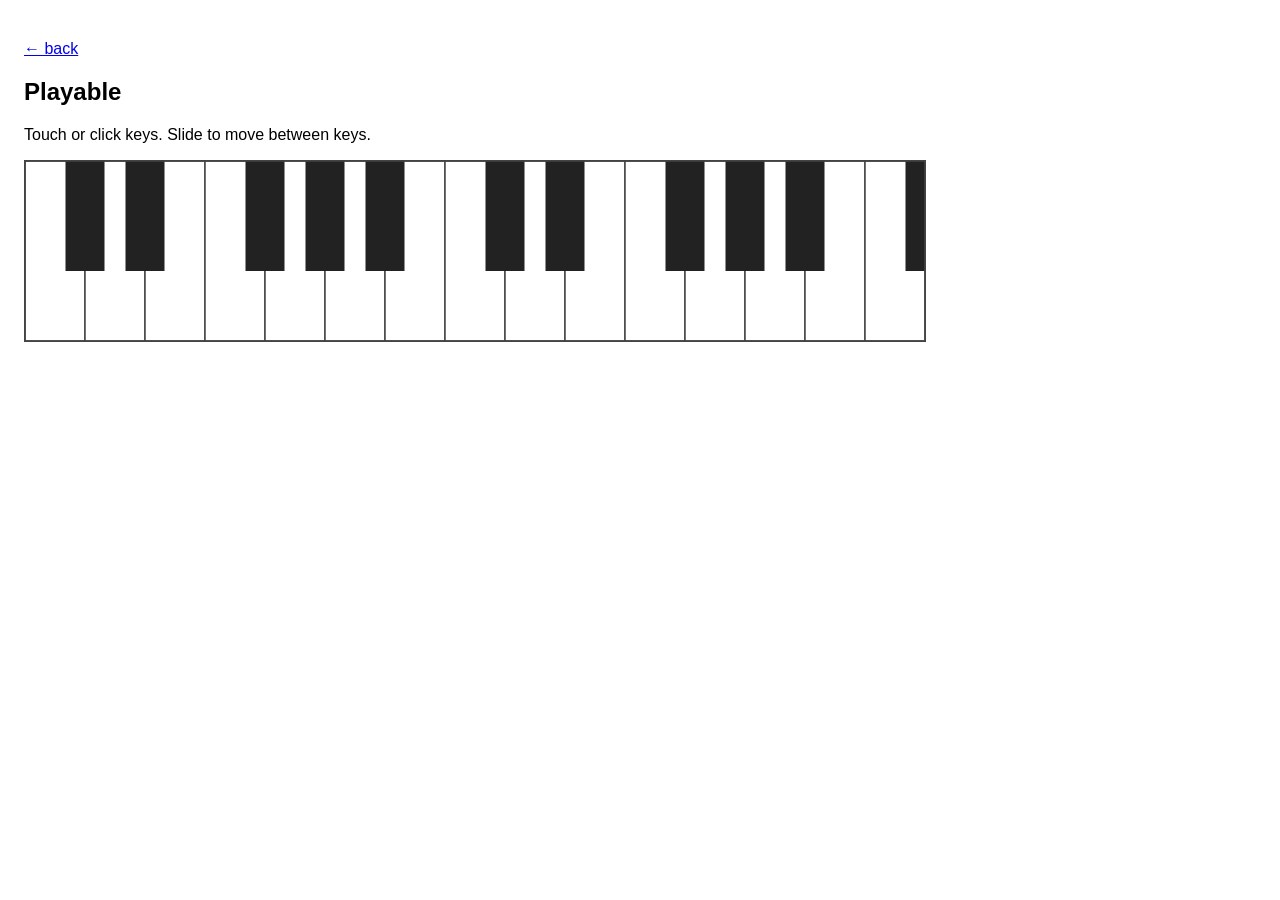
==== playable/index.html @ 2425b84f "init" ====
<!DOCTYPE html>
<html lang="en">
<head>
    <meta charset="UTF-8">
    <meta name="viewport" content="width=device-width, initial-scale=1.0">
    <title>Playable</title>
    <style>
        body { font-family: sans-serif; padding: 16px; }
        #container {
            width: 100%;
            max-width: 900px;
            overflow-x: auto;
            border: 1px solid #444;
            margin-top: 16px;
        }
        canvas { display: block; }
    </style>
</head>
<body>
    <p><a href="../">← back</a></p>
    <h2>Playable</h2>
    <p>Touch or click keys. Slide to move between keys.</p>

    <div id="container">
        <canvas id="piano"></canvas>
    </div>

    <script type="module" src="./playable.js"></script>
</body>
</html>
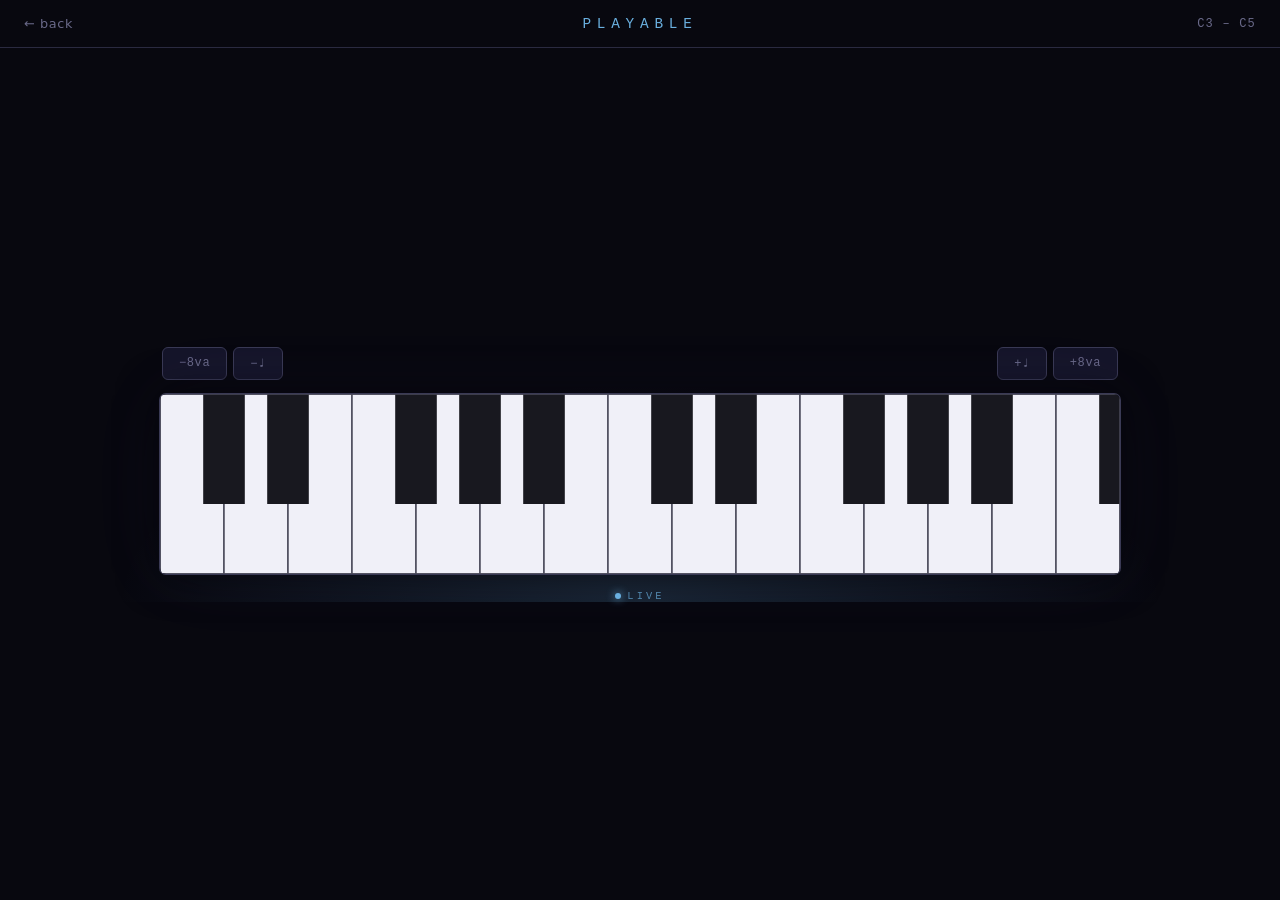
==== commit 251cd0a2: "global css for all" ====
--- a/playable/index.html
+++ b/playable/index.html
@@ -4,27 +4,47 @@
     <meta charset="UTF-8">
     <meta name="viewport" content="width=device-width, initial-scale=1.0">
     <title>Playable</title>
-    <style>
-        body { font-family: sans-serif; padding: 16px; }
-        #container {
-            width: 100%;
-            max-width: 900px;
-            overflow-x: auto;
-            border: 1px solid #444;
-            margin-top: 16px;
-        }
-        canvas { display: block; }
-    </style>
+    <link rel="stylesheet" href="../base.css">
+    <link rel="stylesheet" href="./style.css">
 </head>
 <body>
-    <p><a href="../">← back</a></p>
-    <h2>Playable</h2>
-    <p>Touch or click keys. Slide to move between keys.</p>
 
-    <div id="container">
-        <canvas id="piano"></canvas>
-    </div>
+<div id="app" class="visible">
 
-    <script type="module" src="./playable.js"></script>
+    <header id="app-header">
+        <a href="../" class="back-link">← back</a>
+        <span class="app-title">PLAYABLE</span>
+        <span class="range-label" id="range-label"></span>
+    </header>
+
+    <main id="app-main">
+        <div class="stage">
+            <div class="stage-glow"></div>
+
+            <div class="nudge-row">
+                <div class="nudge-group">
+                    <button class="nudge-btn" id="oct-down">−8va</button>
+                    <button class="nudge-btn" id="semi-down">−♩</button>
+                </div>
+                <div class="nudge-group">
+                    <button class="nudge-btn" id="semi-up">+♩</button>
+                    <button class="nudge-btn" id="oct-up">+8va</button>
+                </div>
+            </div>
+
+            <div id="container">
+                <canvas id="piano"></canvas>
+            </div>
+
+            <div class="live-indicator">
+                <span class="live-dot"></span>
+                <span class="live-text">LIVE</span>
+            </div>
+        </div>
+    </main>
+
+</div>
+
+<script type="module" src="./playable.js"></script>
 </body>
 </html>
--- a/base.css
+++ b/base.css
@@ -0,0 +1,343 @@
+/* ===========================
+   RESET & BASE
+=========================== */
+*, *::before, *::after {
+    box-sizing: border-box;
+    margin: 0;
+    padding: 0;
+}
+
+:root {
+    --bg:           #08080f;
+    --bg-surface:   #0f0f1a;
+    --bg-raised:    #16162a;
+    --accent:       #7c6af7;        /* override per page */
+    --accent-dim:   #4a3fa3;
+    --accent-glow:  rgba(124, 106, 247, 0.18);
+    --text:         #dcdcec;
+    --text-dim:     #6a6a8a;
+    --border:       #2a2a40;
+    --border-light: #3a3a55;
+    --white:        #f0f0f8;
+    --radius-sm:    6px;
+    --radius-md:    12px;
+    --radius-lg:    24px;
+    --font-mono:    'Courier New', Courier, monospace;
+    --font-sans:    system-ui, -apple-system, sans-serif;
+}
+
+html, body {
+    height: 100%;
+    background: var(--bg);
+    color: var(--text);
+    font-family: var(--font-sans);
+    overflow: hidden;
+}
+
+/* ===========================
+   START OVERLAY
+=========================== */
+#start-overlay {
+    position: fixed;
+    inset: 0;
+    z-index: 200;
+    display: flex;
+    align-items: center;
+    justify-content: center;
+    background: var(--bg);
+    background-image:
+        radial-gradient(ellipse 60% 50% at 50% 80%, rgba(124,106,247,0.12) 0%, transparent 70%),
+        radial-gradient(ellipse 40% 30% at 50% 100%, rgba(124,106,247,0.08) 0%, transparent 60%);
+    transition: opacity 0.55s ease;
+}
+
+#start-overlay.fade-out {
+    opacity: 0;
+    pointer-events: none;
+}
+
+.overlay-inner {
+    display: flex;
+    flex-direction: column;
+    align-items: center;
+    gap: 12px;
+    text-align: center;
+    user-select: none;
+}
+
+.overlay-label {
+    font-family: var(--font-mono);
+    font-size: 0.7rem;
+    letter-spacing: 0.3em;
+    text-transform: uppercase;
+    color: var(--accent);
+    opacity: 0.8;
+}
+
+.overlay-title {
+    font-family: var(--font-mono);
+    font-size: clamp(3.5rem, 14vw, 7rem);
+    font-weight: 700;
+    letter-spacing: 0.12em;
+    color: var(--white);
+    line-height: 1;
+    text-shadow: 0 0 60px rgba(124,106,247,0.5);
+}
+
+.overlay-sub {
+    font-size: 0.8rem;
+    color: var(--text-dim);
+    letter-spacing: 0.15em;
+    margin-top: 4px;
+    margin-bottom: 20px;
+}
+
+.overlay-status {
+    font-family: var(--font-mono);
+    font-size: 0.7rem;
+    letter-spacing: 0.2em;
+    color: var(--text-dim);
+    min-height: 1.2em;
+}
+
+#start-btn {
+    position: relative;
+    padding: 16px 52px;
+    background: transparent;
+    border: 2px solid var(--accent);
+    border-radius: var(--radius-lg);
+    color: var(--white);
+    font-family: var(--font-mono);
+    font-size: 1rem;
+    letter-spacing: 0.35em;
+    cursor: pointer;
+    transition: background 0.2s, box-shadow 0.2s, transform 0.1s, opacity 0.2s;
+    overflow: visible;
+}
+
+#start-btn:hover:not(:disabled) {
+    background: var(--accent-glow);
+    box-shadow: 0 0 30px rgba(124,106,247,0.35);
+}
+
+#start-btn:active:not(:disabled) {
+    transform: scale(0.97);
+}
+
+#start-btn:disabled {
+    opacity: 0.5;
+    cursor: default;
+}
+
+.btn-ring {
+    position: absolute;
+    inset: -8px;
+    border-radius: calc(var(--radius-lg) + 8px);
+    border: 1px solid rgba(124,106,247,0.3);
+    animation: ring-pulse 2.4s ease-in-out infinite;
+    pointer-events: none;
+}
+
+@keyframes ring-pulse {
+    0%, 100% { opacity: 0.2; transform: scale(1); }
+    50%       { opacity: 0.7; transform: scale(1.04); }
+}
+
+/* ===========================
+   APP LAYOUT
+=========================== */
+#app {
+    display: flex;
+    flex-direction: column;
+    height: 100%;
+    opacity: 0;
+    transition: opacity 0.5s ease 0.1s;
+}
+
+#app.visible {
+    opacity: 1;
+}
+
+/* ===========================
+   HEADER
+=========================== */
+#app-header {
+    display: flex;
+    align-items: center;
+    justify-content: space-between;
+    padding: 16px 24px;
+    border-bottom: 1px solid var(--border);
+    flex-shrink: 0;
+    position: relative;
+}
+
+.back-link {
+    font-size: 0.8rem;
+    color: var(--text-dim);
+    text-decoration: none;
+    letter-spacing: 0.05em;
+    transition: color 0.15s;
+}
+.back-link:hover { color: var(--text); }
+
+.app-title {
+    font-family: var(--font-mono);
+    font-size: 0.9rem;
+    letter-spacing: 0.4em;
+    color: var(--accent);
+    position: absolute;
+    left: 50%;
+    transform: translateX(-50%);
+}
+
+.range-label {
+    font-family: var(--font-mono);
+    font-size: 0.75rem;
+    color: var(--text-dim);
+    letter-spacing: 0.1em;
+    min-width: 60px;
+    text-align: right;
+}
+
+/* ===========================
+   MAIN / STAGE
+=========================== */
+#app-main {
+    flex: 1;
+    display: flex;
+    align-items: center;
+    justify-content: center;
+    padding: 24px 16px;
+    overflow: hidden;
+}
+
+.stage {
+    position: relative;
+    width: 100%;
+    max-width: 960px;
+    display: flex;
+    flex-direction: column;
+    align-items: stretch;
+}
+
+.stage-glow {
+    position: absolute;
+    bottom: 0;
+    left: 50%;
+    transform: translateX(-50%);
+    width: 110%;
+    height: 220px;
+    background: radial-gradient(ellipse at bottom center,
+        var(--accent-glow) 0%,
+        transparent 70%);
+    pointer-events: none;
+    z-index: 0;
+}
+
+/* ===========================
+   NUDGE CONTROLS
+=========================== */
+.nudge-row {
+    display: flex;
+    justify-content: space-between;
+    align-items: center;
+    padding: 0 2px;
+    margin-bottom: 14px;
+    position: relative;
+    z-index: 1;
+}
+
+.nudge-group {
+    display: flex;
+    gap: 6px;
+}
+
+.nudge-btn {
+    padding: 8px 16px;
+    background: var(--bg-raised);
+    border: 1px solid var(--border-light);
+    border-radius: var(--radius-sm);
+    color: var(--text-dim);
+    font-family: var(--font-mono);
+    font-size: 0.75rem;
+    letter-spacing: 0.05em;
+    cursor: pointer;
+    transition: color 0.15s, border-color 0.15s, background 0.15s, box-shadow 0.15s;
+    user-select: none;
+    -webkit-tap-highlight-color: transparent;
+}
+
+.nudge-btn:hover {
+    color: var(--text);
+    border-color: var(--accent-dim);
+    background: var(--bg-surface);
+}
+
+.nudge-btn:active {
+    background: var(--accent-glow);
+    border-color: var(--accent);
+    color: var(--white);
+    box-shadow: 0 0 12px rgba(124,106,247,0.25);
+}
+
+/* ===========================
+   PIANO CONTAINER
+=========================== */
+#container {
+    width: 100%;
+    overflow: hidden;
+    border-radius: var(--radius-sm);
+    box-shadow:
+        0 0 0 1px var(--border-light),
+        0 0 40px rgba(0,0,0,0.6),
+        0 0 80px rgba(124,106,247,0.06);
+    position: relative;
+    z-index: 1;
+}
+
+canvas { display: block; }
+
+/* ===========================
+   LIVE INDICATOR
+=========================== */
+.live-indicator {
+    display: flex;
+    align-items: center;
+    justify-content: center;
+    gap: 6px;
+    margin-top: 16px;
+    position: relative;
+    z-index: 1;
+}
+
+.live-dot {
+    width: 6px;
+    height: 6px;
+    border-radius: 50%;
+    background: var(--accent);
+    animation: live-blink 2s ease-in-out infinite;
+    box-shadow: 0 0 8px var(--accent);
+}
+
+@keyframes live-blink {
+    0%, 100% { opacity: 1; }
+    50%       { opacity: 0.35; }
+}
+
+.live-text {
+    font-family: var(--font-mono);
+    font-size: 0.65rem;
+    letter-spacing: 0.3em;
+    color: var(--accent);
+    opacity: 0.7;
+}
+
+/* ===========================
+   RESPONSIVE
+=========================== */
+@media (max-height: 500px) {
+    #app-header { padding: 10px 20px; }
+    #app-main   { padding: 12px 12px; }
+    .nudge-row  { margin-bottom: 10px; }
+    .live-indicator { margin-top: 10px; }
+}
--- a/playable/style.css
+++ b/playable/style.css
@@ -0,0 +1,6 @@
+/* playable accent: blue */
+:root {
+    --accent:      #6ab0e0;
+    --accent-dim:  #3a7aaa;
+    --accent-glow: rgba(106, 176, 224, 0.18);
+}
